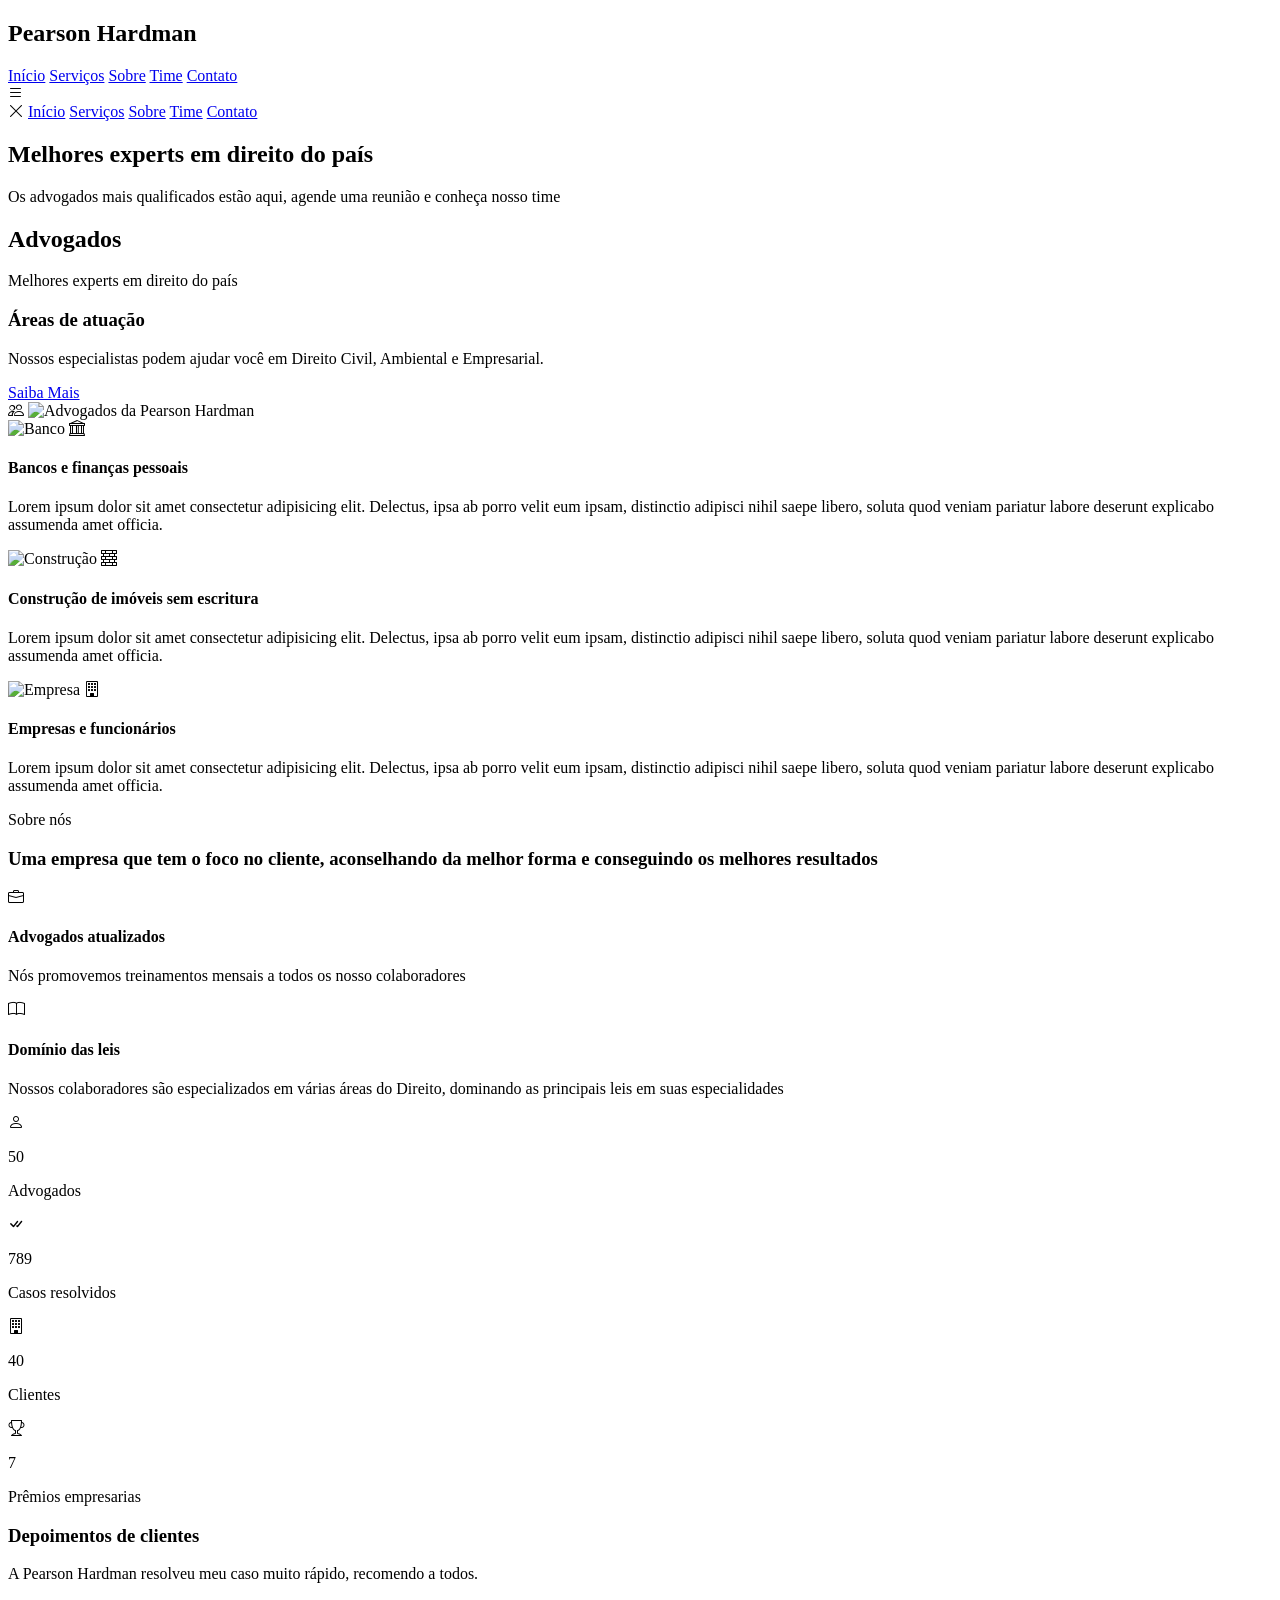
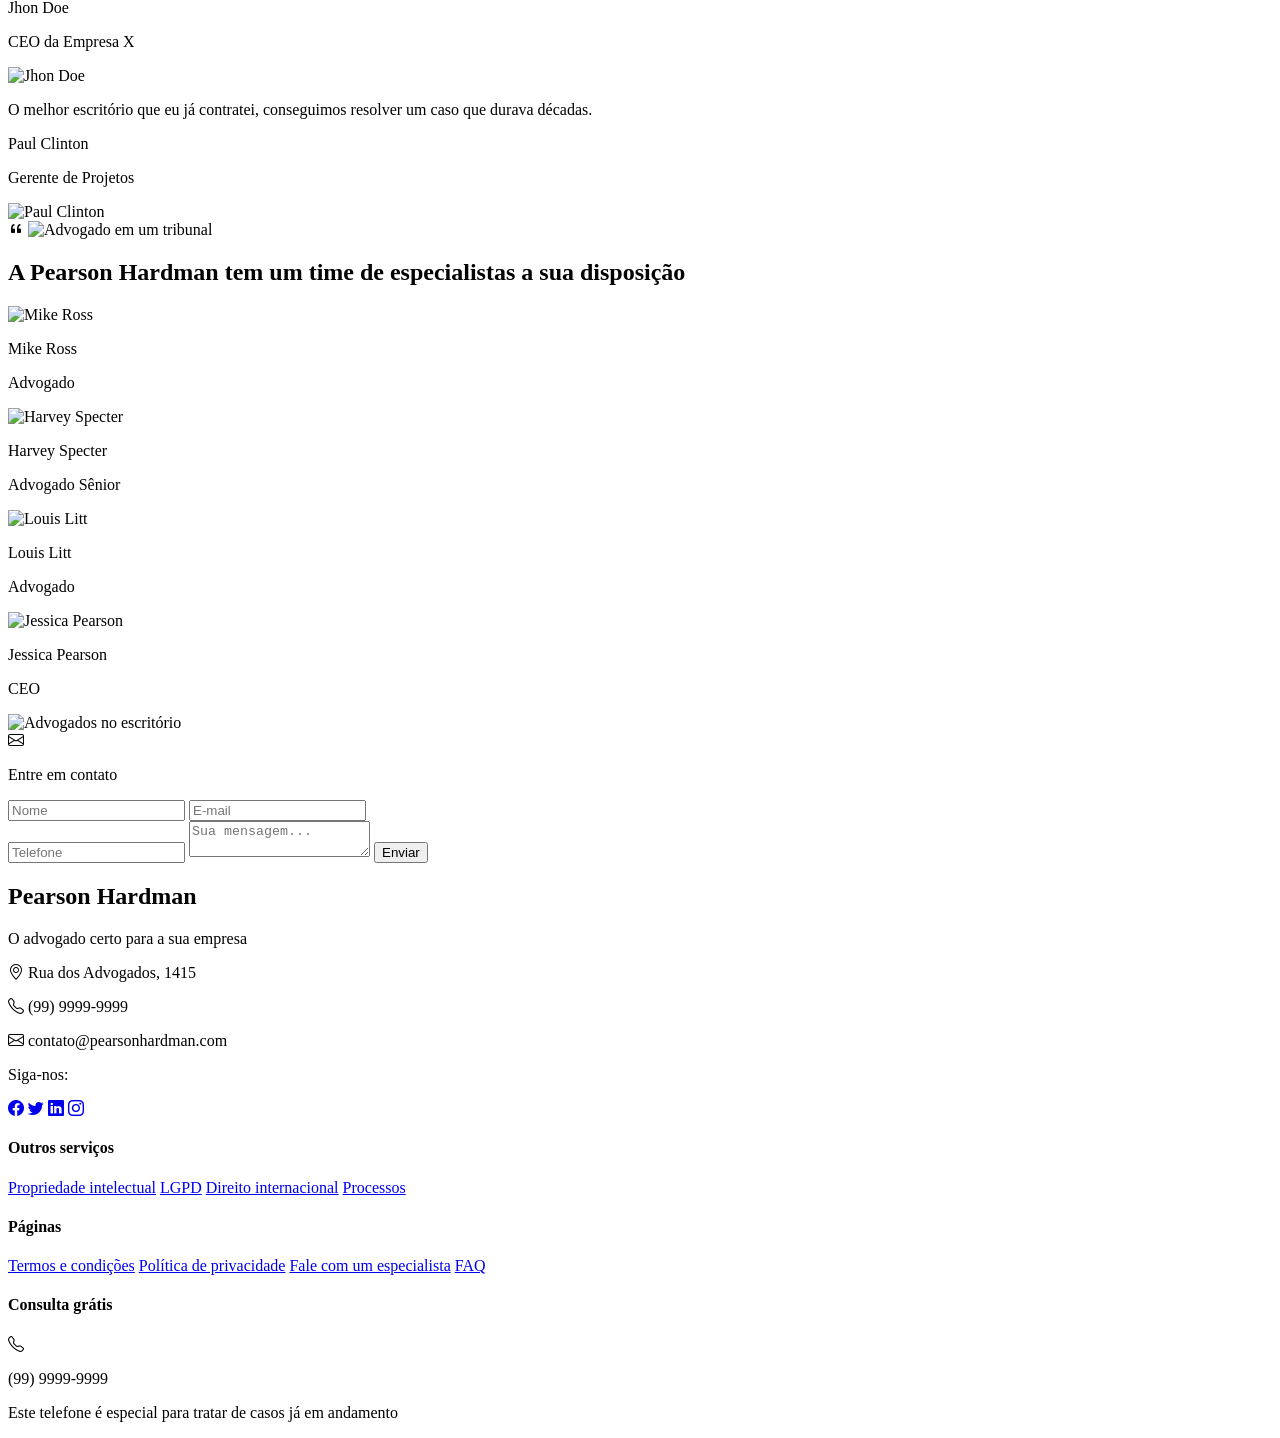
==== index.html @ 2029e276 "cinco index do pearson" ====
<!DOCTYPE html>
<html lang="en">
<head>
    <meta charset="UTF-8">
    <meta name="viewport" content="width=device-width, initial-scale=1.0">
    <title>Person Hardman</title>
    <link rel="stylesheet" href="./css/style.css">
    <!-- Google Fonts -->
        <link rel="preconnect" href="https://fonts.googleapis.com">
        <link rel="preconnect" href="https://fonts.gstatic.com" crossorigin>
        <link href="https://fonts.googleapis.com/css2?family=Lato:ital,wght@0,100;0,300;0,400;0,700;0,900;1,100;1,300;1,400;1,700;1,900&display=swap" rel="stylesheet">
    <!-- Bootstrap Icons  -->
        <link rel="stylesheet" href="https://cdn.jsdelivr.net/npm/bootstrap-icons@1.11.3/font/bootstrap-icons.min.css">
</head>
<body>
    <!-- Cabeçalho e Banner -->
    <header id="header">
        <div id="inner-header">
            <h2 id="brand">Pearson Hardman</h2>
            <nav id="navbar">
                <a href="#header">Início</a>
                <a href="#expertise-areas">Serviços</a>
                <a href="#about">Sobre</a>
                <a href="#team">Time</a>
                <a href="#contact">Contato</a>
            </nav>
            <!-- menu mobile -->
            <i class="bi bi-list" id="menu"></i>
            <nav id="navbar">
              <i class="bi bi-x-lg" id="close-menu"></i>
              <a href="#header">Início</a>
              <a href="#expertise-areas">Serviços</a>
              <a href="#about">Sobre</a>
              <a href="#team">Time</a>
              <a href="#contact">Contato</a>
            </nav>
        </div>
        <div class="banner active">
            <span class="square"></span>            
            <h2>Melhores experts em direito do país</h2>
            <p>Os advogados mais qualificados estão aqui, agende uma reunião e conheça nosso time
            </p>
        </div>
        <div class="banner">
            <span class="square"></span>            
            <h2>Advogados</h2>
            <p>Melhores experts em direito do país</p>
        </div>
        <div class="dots">
            <div class="dot active"></div>
            <div class="dot"></div>
            <div class="dot"></div>
        </div>
    </header>
    <!-- Áreas de atuação -->
    <main id="expertise-areas" class="text-image-section">
        <div id="expertise-information" class="text-container">
            <h3 class="section-title">Áreas de atuação</h3>
            <p class="section-subtitle">Nossos especialistas podem ajudar você em Direito Civil, Ambiental e Empresarial.</p>
            <a href="#" class="btn">Saiba Mais</a>
        </div>
        <div id="expertise-image-container" class="image-container">
            <i class="bi bi-people"></i>
            <img src="images/employees_banner.jpg" 
            alt="Advogados da Pearson Hardman">
        </div>
        <div id="other-services">
            <div class="service">
                <img src="images/bank.jpg" alt="Banco">
                <i class="bi bi-bank"></i>
                <div class="service-info">
                    <h4>Bancos e finanças pessoais</h4>
                    <p>Lorem ipsum dolor sit amet consectetur adipisicing elit. Delectus, ipsa ab porro velit eum ipsam, distinctio adipisci nihil saepe libero, soluta quod veniam pariatur labore deserunt explicabo assumenda amet officia.</p>
                </div>
            </div>
            <div class="service">
                <img src="images/construction.jpg" alt="Construção">
                <i class="bi bi-bricks"></i>
                <div class="service-info">
                    <h4>Construção de imóveis sem escritura</h4>
                    <p>Lorem ipsum dolor sit amet consectetur adipisicing elit. Delectus, ipsa ab porro velit eum ipsam, distinctio adipisci nihil saepe libero, soluta quod veniam pariatur labore deserunt explicabo assumenda amet officia.</p>
                </div>

            </div>            
            <div class="service">
                <img src="images/company.jpg" alt="Empresa">
                <i class="bi bi-building"></i>
                <div class="service-info">
                    <h4>Empresas e funcionários</h4>
                    <p>Lorem ipsum dolor sit amet consectetur adipisicing elit. Delectus, ipsa ab porro velit eum ipsam, distinctio adipisci nihil saepe libero, soluta quod veniam pariatur labore deserunt explicabo assumenda amet officia.</p>
                </div>

            </div>
           
        </div>

    </main>
    <!-- Seção Sobre nós -->
    <section id="about">
        <div id="about-text">
            <p class="section-title">Sobre nós</p>
            <h3 class="section-subtitle">
                Uma empresa que tem o foco no cliente, aconselhando da melhor forma e conseguindo os melhores resultados
            </h3>
            <div class="about-description">
                <i class="bi bi-briefcase"></i>
                <div>
                    <h4>Advogados atualizados</h4>
                    <p>Nós promovemos treinamentos mensais a todos os nosso colaboradores</p>
                </div>
            </div>
            <div class="about-description">
                <i class="bi bi-book"></i>
                <div>
                    <h4>Domínio das leis</h4>
                    <p>Nossos colaboradores são especializados em várias áreas do Direito, dominando as principais leis em suas especialidades</p>
                </div>
            </div>
        </div>
        <div id="about-data">
            <div class="data">
                <i class="bi bi-person"></i>
                <p class="number">50</p>
                <p class="text">Advogados</p>
            </div>
            <div class="data">
                <i class="bi bi-check-all"></i>
                <p class="number">789</p>
                <p class="text">Casos resolvidos</p>
            </div>
            <div class="data">
                <i class="bi bi-building"></i>
                <p class="number">40</p>
                <p class="text">Clientes</p>
            </div>
            <div class="data">
                <i class="bi bi-trophy"></i>
                <p class="number">7</p>
                <p class="text">Prêmios empresarias</p>
            </div>
        </div>
    </section>
    <!-- Depoimentos -->
     <section id="testimonial" class="text-image-section">
        <!-- 1ª esquerda -->
        <div id="testimonial-information" class="text-container">
            <h3 class="section-title">Depoimentos de clientes</h3>
            <p class="section-subtitle">
              A Pearson Hardman resolveu meu caso muito rápido, recomendo a todos.
            </p>
            <div class="author">
              <div class="author-info">
                <p class="author-name">Jhon Doe</p>
                <p class="author-job">CEO da Empresa X</p>
              </div>
              <img src="images/author_1.jpg" alt="Jhon Doe" />
            </div>
            <p class="section-subtitle">
              O melhor escritório que eu já contratei, conseguimos resolver um caso
              que durava décadas.
            </p>
            <div class="author">
              <div class="author-info">
                <p class="author-name">Paul Clinton</p>
                <p class="author-job">Gerente de Projetos</p>
              </div>
              <img src="images/author_2.jpg" alt="Paul Clinton" />
            </div>
        </div>
        <!-- 2ª direita -->
        <div id="testimonial-image-container" class="image-container">
            <i class="bi bi-quote"></i>
            <img src="images/court.jpg" alt="Advogado em um tribunal">
        </div>
     </section>
    <!-- Colaboradores -->
    <section id="team">
        <!-- <span class="square"></span> -->
        <h2>
          A <span>Pearson Hardman</span> tem um time de especialistas a sua
          disposição
        </h2>
        <div class="employees">
          <div class="employee">
            <img src="images/mike.jpg" alt="Mike Ross" />
            <p class="employee-name">Mike Ross</p>
            <p class="employee-role">Advogado</p>
          </div>
          <div class="employee">
            <img src="images/harvey.png" alt="Harvey Specter" />
            <p class="employee-name">Harvey Specter</p>
            <p class="employee-role">Advogado Sênior</p>
          </div>
          <div class="employee">
            <img src="images/louis.jpg" alt="Louis Litt" />
            <p class="employee-name">Louis Litt</p>
            <p class="employee-role">Advogado</p>
          </div>
          <div class="employee">
            <img src="images/jessica.jpg" alt="Jessica Pearson" />
            <p class="employee-name">Jessica Pearson</p>
            <p class="employee-role">CEO</p>
          </div>
        </div>
      </section>
    <!-- Contato -->
    <section id="contact" class="text-image-section">
        <div id="contact-image-container" class="image-container">
          <img src="images/office.jpg" alt="Advogados no escritório" />
        </div>
        <div id="contact-information" class="text-container">
          <i class="bi bi-envelope"></i>
          <p class="section-subtitle">Entre em contato</p>
          <form>
            <div class="form-control">
              <input type="text" name="name" id="name" placeholder="Nome" />
              <input type="email" name="email" id="email" placeholder="E-mail" />
            </div>
            <input type="text" name="phone" id="phone" placeholder="Telefone" />
            <textarea
              name="message"
              id="message"
              placeholder="Sua mensagem..."
            ></textarea>
            <input type="submit" value="Enviar" class="btn" />
          </form>
        </div>
      </section>
      <!-- Rodapé -->
      <footer id="footer">
        <div class="contact-info">
          <div class="footer-brand">
            <h2>Pearson Hardman</h2>
            <p>O advogado certo para a sua empresa</p>
          </div>
          <p><i class="bi bi-geo-alt"></i> Rua dos Advogados, 1415</p>
          <p><i class="bi bi-telephone"></i> (99) 9999-9999</p>
          <p><i class="bi bi-envelope"></i> contato@pearsonhardman.com</p>
          <div class="social-networks">
            <p>Siga-nos:</p>
            <div class="networks">
              <a href="#"><i class="bi bi-facebook"></i></a>
              <a href="#"><i class="bi bi-twitter"></i></a>
              <a href="#"><i class="bi bi-linkedin"></i></a>
              <a href="#"><i class="bi bi-instagram"></i></a>
            </div>
          </div>
        </div>
        <div class="links-container">
          <h4>Outros serviços</h4>
          <nav>
            <a href="#">Propriedade intelectual</a>
            <a href="#">LGPD</a>
            <a href="#">Direito internacional</a>
            <a href="#">Processos</a>
          </nav>
        </div>
        <div class="links-container">
          <h4>Páginas</h4>
          <nav>
            <a href="#">Termos e condições</a>
            <a href="#">Política de privacidade</a>
            <a href="#">Fale com um especialista</a>
            <a href="#">FAQ</a>
          </nav>
        </div>
        <div class="links-container">
          <h4>Consulta grátis</h4>
          <div class="phone-number">
            <i class="bi bi-telephone"></i>
            <p>(99) 9999-9999</p>
          </div>
          <p class="phone-info">
            Este telefone é especial para tratar de casos já em andamento
          </p>
        </div>
      </footer>           
</body>
</html>
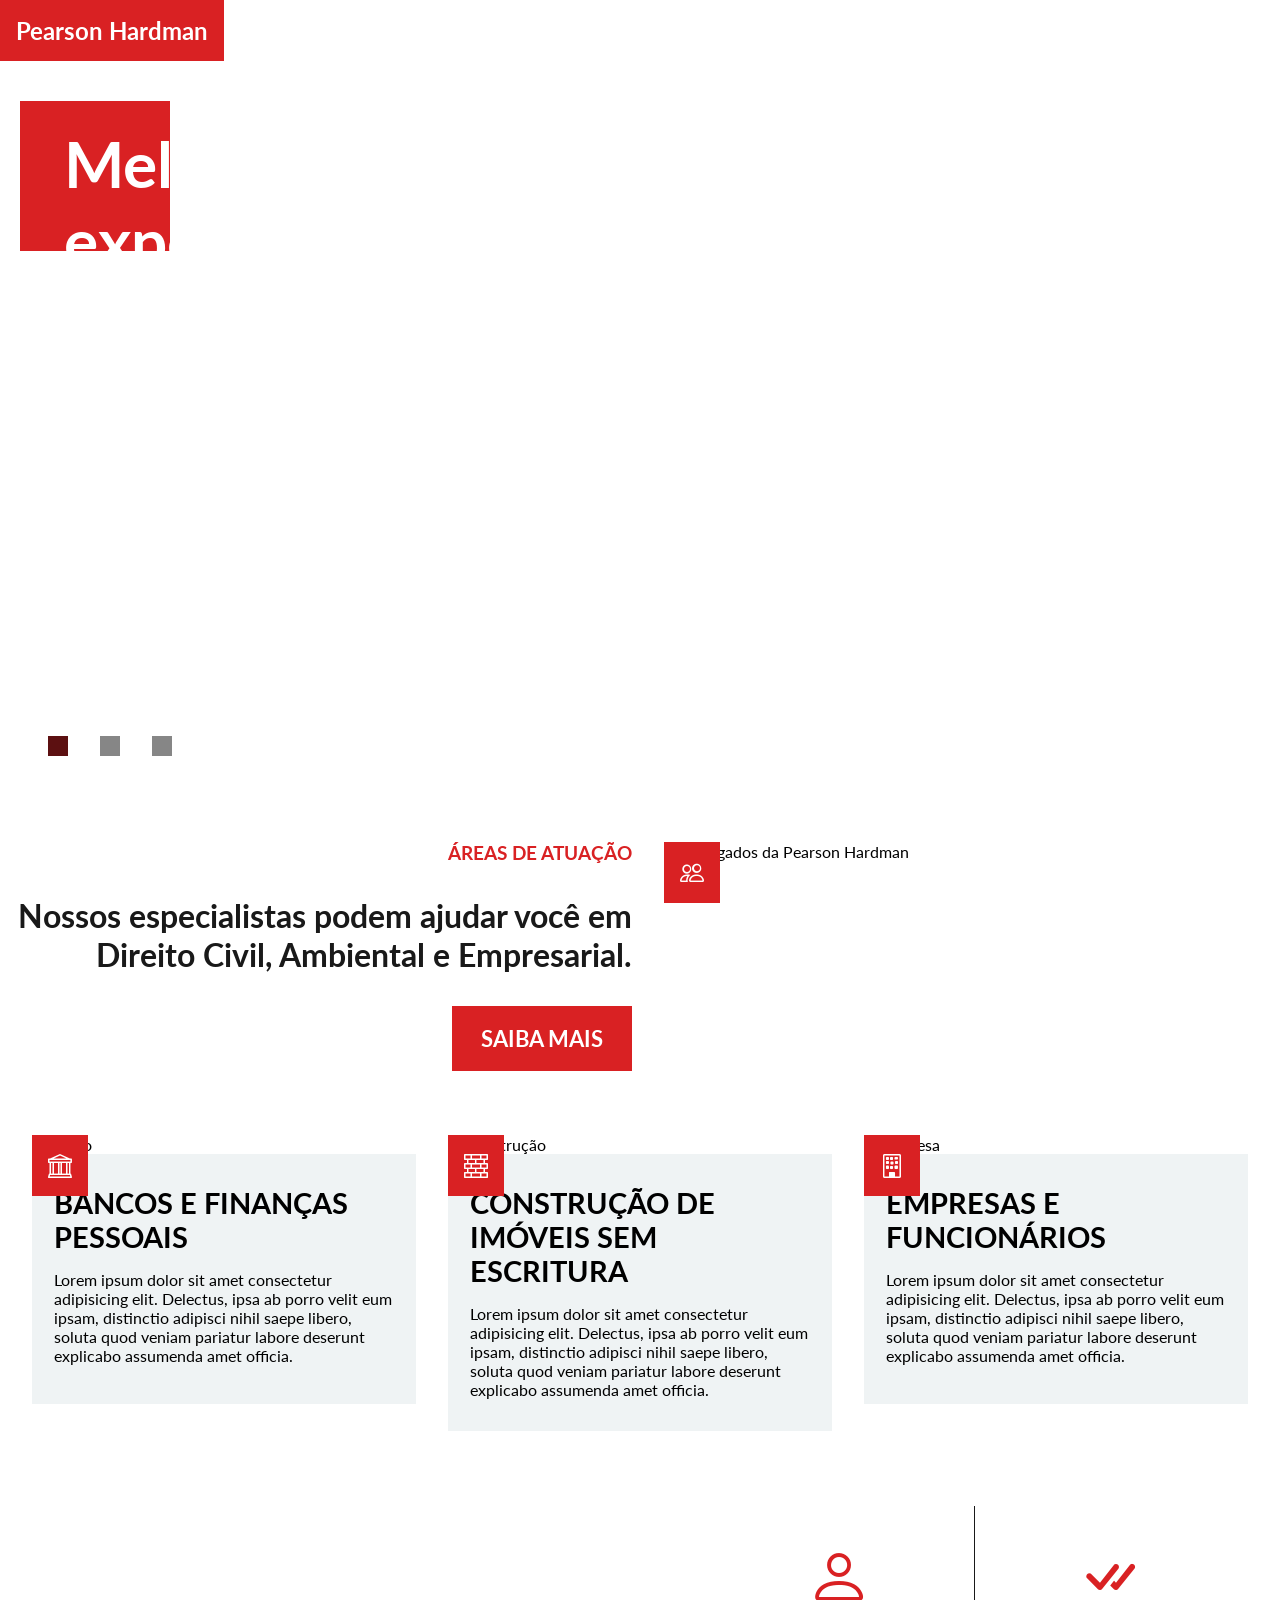
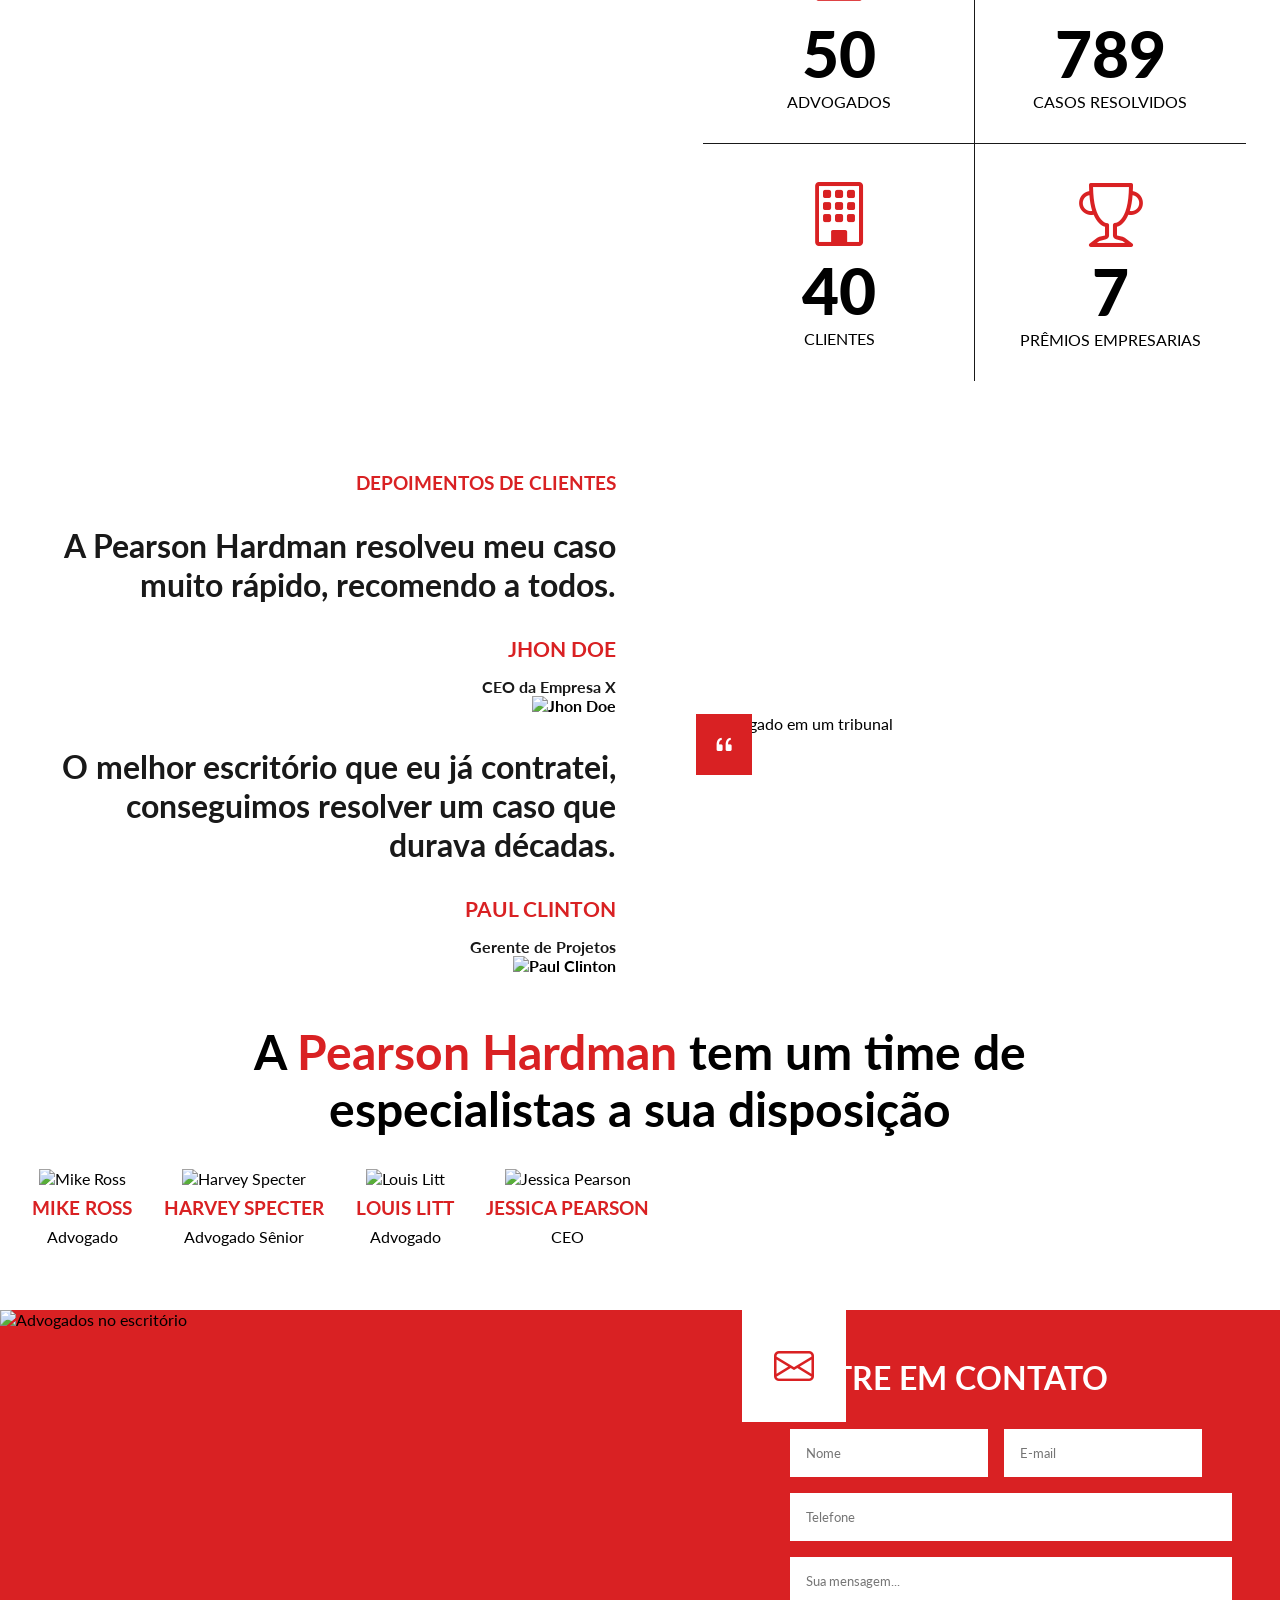
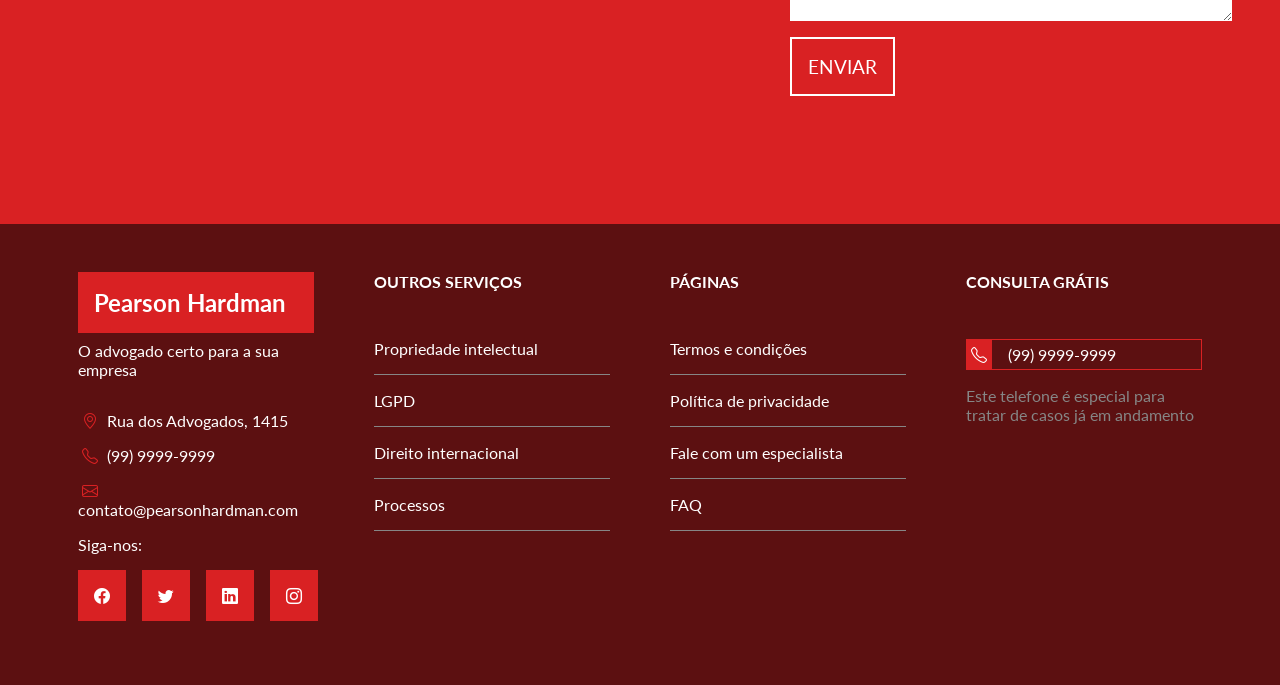
==== commit 1de731f0: "Atualizando o codigo para melhor" ====
--- a/index.html
+++ b/index.html
@@ -1,279 +1,301 @@
 <!DOCTYPE html>
 <html lang="en">
-<head>
-    <meta charset="UTF-8">
-    <meta name="viewport" content="width=device-width, initial-scale=1.0">
-    <title>Person Hardman</title>
-    <link rel="stylesheet" href="./css/style.css">
-    <!-- Google Fonts -->
-        <link rel="preconnect" href="https://fonts.googleapis.com">
-        <link rel="preconnect" href="https://fonts.gstatic.com" crossorigin>
-        <link href="https://fonts.googleapis.com/css2?family=Lato:ital,wght@0,100;0,300;0,400;0,700;0,900;1,100;1,300;1,400;1,700;1,900&display=swap" rel="stylesheet">
+  <head>
+    <meta charset="UTF-8" />
+    <meta name="viewport" content="width=device-width, initial-scale=1.0" />
+    <title>Pearson Hardman</title>
+    <link rel="stylesheet" href="./css/style.css" />
+    <!--  Google Fonts -->
+    <link rel="preconnect" href="https://fonts.googleapis.com" />
+    <link rel="preconnect" href="https://fonts.gstatic.com" crossorigin />
+    <link
+      href="https://fonts.googleapis.com/css2?family=Lato:ital,wght@0,100;0,300;0,400;0,700;0,900;1,100;1,300;1,400;1,700;1,900&display=swap"
+      rel="stylesheet"
+    />
     <!-- Bootstrap Icons  -->
-        <link rel="stylesheet" href="https://cdn.jsdelivr.net/npm/bootstrap-icons@1.11.3/font/bootstrap-icons.min.css">
-</head>
-<body>
+    <link
+      rel="stylesheet"
+      href="https://cdn.jsdelivr.net/npm/bootstrap-icons@1.11.3/font/bootstrap-icons.min.css"
+    />
+    <script src="./js/scripts.js" defer></script>
+  </head>
+  <body>
     <!-- Cabeçalho e Banner -->
     <header id="header">
-        <div id="inner-header">
-            <h2 id="brand">Pearson Hardman</h2>
-            <nav id="navbar">
-                <a href="#header">Início</a>
-                <a href="#expertise-areas">Serviços</a>
-                <a href="#about">Sobre</a>
-                <a href="#team">Time</a>
-                <a href="#contact">Contato</a>
-            </nav>
-            <!-- menu mobile -->
-            <i class="bi bi-list" id="menu"></i>
-            <nav id="navbar">
-              <i class="bi bi-x-lg" id="close-menu"></i>
-              <a href="#header">Início</a>
-              <a href="#expertise-areas">Serviços</a>
-              <a href="#about">Sobre</a>
-              <a href="#team">Time</a>
-              <a href="#contact">Contato</a>
-            </nav>
-        </div>
-        <div class="banner active">
-            <span class="square"></span>            
-            <h2>Melhores experts em direito do país</h2>
-            <p>Os advogados mais qualificados estão aqui, agende uma reunião e conheça nosso time
-            </p>
-        </div>
-        <div class="banner">
-            <span class="square"></span>            
-            <h2>Advogados</h2>
-            <p>Melhores experts em direito do país</p>
-        </div>
-        <div class="dots">
-            <div class="dot active"></div>
-            <div class="dot"></div>
-            <div class="dot"></div>
-        </div>
+      <div id="inner-header">
+        <h2 id="brand">Pearson Hardman</h2>
+        <nav id="navbar">
+          <a href="index.html">Início</a>
+          <a href="servicos.html">Serviços</a>
+          <a href="sobre.html">Sobre</a>
+          <a href="time.html">Time</a>
+          <a href="contato.html">Contato</a>
+        </nav>
+
+        <!-- Menu Mobile -->
+        <i class="bi bi-list" id="menu"></i>
+        <nav id="mobile-navbar">
+          <!-- <nav id="mobile-navbar" class="menu-active"> -->
+          <i class="bi bi-x-lg" id="close-menu"></i>
+          <a href="index.html">Início</a>
+          <a href="servicos.html">Serviços</a>
+          <a href="sobre.html">Sobre</a>
+          <a href="time.html">Time</a>
+          <a href="contato.html">Contato</a>
+        </nav>
+      </div>
+      <div class="banner active">
+        <span class="square"></span>
+        <h2>Melhores experts em direito do país</h2>
+        <p>
+          Os advogados mais qualificados estão aqui, agende uma reunião e
+          conheça nosso time
+        </p>
+      </div>
+
+      <div class="banner">
+        <span class="square"></span>
+        <h2>Conheça o nosso time</h2>
+        <p>
+          Veja as especialidades dos nossos advogados, e entenda como eles podem
+          lhe ajudar
+        </p>
+      </div>
+      <div class="banner">
+        <span class="square"></span>
+        <h2>Os nossos resultados</h2>
+        <p>
+          Confira as nossas métricas e conheça os resultados que já obtivemos
+        </p>
+      </div>
+      <div class="dots">
+        <div class="dot active"></div>
+        <div class="dot"></div>
+        <div class="dot"></div>
+      </div>
     </header>
-    <!-- Áreas de atuação -->
-    <main id="expertise-areas" class="text-image-section">
-        <div id="expertise-information" class="text-container">
-            <h3 class="section-title">Áreas de atuação</h3>
-            <p class="section-subtitle">Nossos especialistas podem ajudar você em Direito Civil, Ambiental e Empresarial.</p>
-            <a href="#" class="btn">Saiba Mais</a>
-        </div>
-        <div id="expertise-image-container" class="image-container">
-            <i class="bi bi-people"></i>
-            <img src="images/employees_banner.jpg" 
-            alt="Advogados da Pearson Hardman">
-        </div>
-        <div id="other-services">
-            <div class="service">
-                <img src="images/bank.jpg" alt="Banco">
-                <i class="bi bi-bank"></i>
-                <div class="service-info">
-                    <h4>Bancos e finanças pessoais</h4>
-                    <p>Lorem ipsum dolor sit amet consectetur adipisicing elit. Delectus, ipsa ab porro velit eum ipsam, distinctio adipisci nihil saepe libero, soluta quod veniam pariatur labore deserunt explicabo assumenda amet officia.</p>
-                </div>
+     <!-- Áreas de atuação -->
+     <main id="expertise-areas" class="text-image-section">
+      <div id="expertise-information" class="text-container">
+          <h3 class="section-title">Áreas de atuação</h3>
+          <p class="section-subtitle">Nossos especialistas podem ajudar você em Direito Civil, Ambiental e Empresarial.</p>
+          <a href="#" class="btn">Saiba Mais</a>
+      </div>
+      <div id="expertise-image-container" class="image-container">
+          <i class="bi bi-people"></i>
+          <img src="images/employees_banner.jpg" 
+          alt="Advogados da Pearson Hardman">
+      </div>
+      <div id="other-services">
+          <div class="service">
+              <img src="images/bank.jpg" alt="Banco">
+              <i class="bi bi-bank"></i>
+              <div class="service-info">
+                  <h4>Bancos e finanças pessoais</h4>
+                  <p>Lorem ipsum dolor sit amet consectetur adipisicing elit. Delectus, ipsa ab porro velit eum ipsam, distinctio adipisci nihil saepe libero, soluta quod veniam pariatur labore deserunt explicabo assumenda amet officia.</p>
+              </div>
+          </div>
+          <div class="service">
+              <img src="images/construction.jpg" alt="Construção">
+              <i class="bi bi-bricks"></i>
+              <div class="service-info">
+                  <h4>Construção de imóveis sem escritura</h4>
+                  <p>Lorem ipsum dolor sit amet consectetur adipisicing elit. Delectus, ipsa ab porro velit eum ipsam, distinctio adipisci nihil saepe libero, soluta quod veniam pariatur labore deserunt explicabo assumenda amet officia.</p>
+              </div>
+
+          </div>            
+          <div class="service">
+              <img src="images/company.jpg" alt="Empresa">
+              <i class="bi bi-building"></i>
+              <div class="service-info">
+                  <h4>Empresas e funcionários</h4>
+                  <p>Lorem ipsum dolor sit amet consectetur adipisicing elit. Delectus, ipsa ab porro velit eum ipsam, distinctio adipisci nihil saepe libero, soluta quod veniam pariatur labore deserunt explicabo assumenda amet officia.</p>
+              </div>
+
+          </div>
+         
+      </div>
+
+  </main>
+  <!-- Seção Sobre nós -->
+  <section id="about">
+      <div id="about-text">
+          <p class="section-title">Sobre nós</p>
+          <h3 class="section-subtitle">
+              Uma empresa que tem o foco no cliente, aconselhando da melhor forma e conseguindo os melhores resultados
+          </h3>
+          <div class="about-description">
+              <i class="bi bi-briefcase"></i>
+              <div>
+                  <h4>Advogados atualizados</h4>
+                  <p>Nós promovemos treinamentos mensais a todos os nosso colaboradores</p>
+              </div>
+          </div>
+          <div class="about-description">
+              <i class="bi bi-book"></i>
+              <div>
+                  <h4>Domínio das leis</h4>
+                  <p>Nossos colaboradores são especializados em várias áreas do Direito, dominando as principais leis em suas especialidades</p>
+              </div>
+          </div>
+      </div>
+      <div id="about-data">
+          <div class="data">
+              <i class="bi bi-person"></i>
+              <p class="number">50</p>
+              <p class="text">Advogados</p>
+          </div>
+          <div class="data">
+              <i class="bi bi-check-all"></i>
+              <p class="number">789</p>
+              <p class="text">Casos resolvidos</p>
+          </div>
+          <div class="data">
+              <i class="bi bi-building"></i>
+              <p class="number">40</p>
+              <p class="text">Clientes</p>
+          </div>
+          <div class="data">
+              <i class="bi bi-trophy"></i>
+              <p class="number">7</p>
+              <p class="text">Prêmios empresarias</p>
+          </div>
+      </div>
+  </section>
+  <!-- Depoimentos -->
+   <section id="testimonial" class="text-image-section">
+      <!-- 1ª esquerda -->
+      <div id="testimonial-information" class="text-container">
+          <h3 class="section-title">Depoimentos de clientes</h3>
+          <p class="section-subtitle">
+            A Pearson Hardman resolveu meu caso muito rápido, recomendo a todos.
+          </p>
+          <div class="author">
+            <div class="author-info">
+              <p class="author-name">Jhon Doe</p>
+              <p class="author-job">CEO da Empresa X</p>
             </div>
-            <div class="service">
-                <img src="images/construction.jpg" alt="Construção">
-                <i class="bi bi-bricks"></i>
-                <div class="service-info">
-                    <h4>Construção de imóveis sem escritura</h4>
-                    <p>Lorem ipsum dolor sit amet consectetur adipisicing elit. Delectus, ipsa ab porro velit eum ipsam, distinctio adipisci nihil saepe libero, soluta quod veniam pariatur labore deserunt explicabo assumenda amet officia.</p>
-                </div>
-
-            </div>            
-            <div class="service">
-                <img src="images/company.jpg" alt="Empresa">
-                <i class="bi bi-building"></i>
-                <div class="service-info">
-                    <h4>Empresas e funcionários</h4>
-                    <p>Lorem ipsum dolor sit amet consectetur adipisicing elit. Delectus, ipsa ab porro velit eum ipsam, distinctio adipisci nihil saepe libero, soluta quod veniam pariatur labore deserunt explicabo assumenda amet officia.</p>
-                </div>
-
+            <img src="images/author_1.jpg" alt="Jhon Doe" />
+          </div>
+          <p class="section-subtitle">
+            O melhor escritório que eu já contratei, conseguimos resolver um caso
+            que durava décadas.
+          </p>
+          <div class="author">
+            <div class="author-info">
+              <p class="author-name">Paul Clinton</p>
+              <p class="author-job">Gerente de Projetos</p>
             </div>
-           
-        </div>
-
-    </main>
-    <!-- Seção Sobre nós -->
-    <section id="about">
-        <div id="about-text">
-            <p class="section-title">Sobre nós</p>
-            <h3 class="section-subtitle">
-                Uma empresa que tem o foco no cliente, aconselhando da melhor forma e conseguindo os melhores resultados
-            </h3>
-            <div class="about-description">
-                <i class="bi bi-briefcase"></i>
-                <div>
-                    <h4>Advogados atualizados</h4>
-                    <p>Nós promovemos treinamentos mensais a todos os nosso colaboradores</p>
-                </div>
-            </div>
-            <div class="about-description">
-                <i class="bi bi-book"></i>
-                <div>
-                    <h4>Domínio das leis</h4>
-                    <p>Nossos colaboradores são especializados em várias áreas do Direito, dominando as principais leis em suas especialidades</p>
-                </div>
-            </div>
-        </div>
-        <div id="about-data">
-            <div class="data">
-                <i class="bi bi-person"></i>
-                <p class="number">50</p>
-                <p class="text">Advogados</p>
-            </div>
-            <div class="data">
-                <i class="bi bi-check-all"></i>
-                <p class="number">789</p>
-                <p class="text">Casos resolvidos</p>
-            </div>
-            <div class="data">
-                <i class="bi bi-building"></i>
-                <p class="number">40</p>
-                <p class="text">Clientes</p>
-            </div>
-            <div class="data">
-                <i class="bi bi-trophy"></i>
-                <p class="number">7</p>
-                <p class="text">Prêmios empresarias</p>
-            </div>
-        </div>
+            <img src="images/author_2.jpg" alt="Paul Clinton" />
+          </div>
+      </div>
+      <!-- 2ª direita -->
+      <div id="testimonial-image-container" class="image-container">
+          <i class="bi bi-quote"></i>
+          <img src="images/court.jpg" alt="Advogado em um tribunal">
+      </div>
+   </section>
+  <!-- Colaboradores -->
+  <section id="team">
+      <!-- <span class="square"></span> -->
+      <h2>
+        A <span>Pearson Hardman</span> tem um time de especialistas a sua
+        disposição
+      </h2>
+      <div class="employees">
+        <div class="employee">
+          <img src="images/mike.jpg" alt="Mike Ross" />
+          <p class="employee-name">Mike Ross</p>
+          <p class="employee-role">Advogado</p>
+        </div>
+        <div class="employee">
+          <img src="images/harvey.png" alt="Harvey Specter" />
+          <p class="employee-name">Harvey Specter</p>
+          <p class="employee-role">Advogado Sênior</p>
+        </div>
+        <div class="employee">
+          <img src="images/louis.jpg" alt="Louis Litt" />
+          <p class="employee-name">Louis Litt</p>
+          <p class="employee-role">Advogado</p>
+        </div>
+        <div class="employee">
+          <img src="images/jessica.jpg" alt="Jessica Pearson" />
+          <p class="employee-name">Jessica Pearson</p>
+          <p class="employee-role">CEO</p>
+        </div>
+      </div>
     </section>
-    <!-- Depoimentos -->
-     <section id="testimonial" class="text-image-section">
-        <!-- 1ª esquerda -->
-        <div id="testimonial-information" class="text-container">
-            <h3 class="section-title">Depoimentos de clientes</h3>
-            <p class="section-subtitle">
-              A Pearson Hardman resolveu meu caso muito rápido, recomendo a todos.
-            </p>
-            <div class="author">
-              <div class="author-info">
-                <p class="author-name">Jhon Doe</p>
-                <p class="author-job">CEO da Empresa X</p>
-              </div>
-              <img src="images/author_1.jpg" alt="Jhon Doe" />
-            </div>
-            <p class="section-subtitle">
-              O melhor escritório que eu já contratei, conseguimos resolver um caso
-              que durava décadas.
-            </p>
-            <div class="author">
-              <div class="author-info">
-                <p class="author-name">Paul Clinton</p>
-                <p class="author-job">Gerente de Projetos</p>
-              </div>
-              <img src="images/author_2.jpg" alt="Paul Clinton" />
-            </div>
-        </div>
-        <!-- 2ª direita -->
-        <div id="testimonial-image-container" class="image-container">
-            <i class="bi bi-quote"></i>
-            <img src="images/court.jpg" alt="Advogado em um tribunal">
-        </div>
-     </section>
-    <!-- Colaboradores -->
-    <section id="team">
-        <!-- <span class="square"></span> -->
-        <h2>
-          A <span>Pearson Hardman</span> tem um time de especialistas a sua
-          disposição
-        </h2>
-        <div class="employees">
-          <div class="employee">
-            <img src="images/mike.jpg" alt="Mike Ross" />
-            <p class="employee-name">Mike Ross</p>
-            <p class="employee-role">Advogado</p>
-          </div>
-          <div class="employee">
-            <img src="images/harvey.png" alt="Harvey Specter" />
-            <p class="employee-name">Harvey Specter</p>
-            <p class="employee-role">Advogado Sênior</p>
-          </div>
-          <div class="employee">
-            <img src="images/louis.jpg" alt="Louis Litt" />
-            <p class="employee-name">Louis Litt</p>
-            <p class="employee-role">Advogado</p>
-          </div>
-          <div class="employee">
-            <img src="images/jessica.jpg" alt="Jessica Pearson" />
-            <p class="employee-name">Jessica Pearson</p>
-            <p class="employee-role">CEO</p>
-          </div>
-        </div>
-      </section>
-    <!-- Contato -->
-    <section id="contact" class="text-image-section">
-        <div id="contact-image-container" class="image-container">
-          <img src="images/office.jpg" alt="Advogados no escritório" />
-        </div>
-        <div id="contact-information" class="text-container">
-          <i class="bi bi-envelope"></i>
-          <p class="section-subtitle">Entre em contato</p>
-          <form>
-            <div class="form-control">
-              <input type="text" name="name" id="name" placeholder="Nome" />
-              <input type="email" name="email" id="email" placeholder="E-mail" />
-            </div>
-            <input type="text" name="phone" id="phone" placeholder="Telefone" />
-            <textarea
-              name="message"
-              id="message"
-              placeholder="Sua mensagem..."
-            ></textarea>
-            <input type="submit" value="Enviar" class="btn" />
-          </form>
-        </div>
-      </section>
-      <!-- Rodapé -->
-      <footer id="footer">
-        <div class="contact-info">
-          <div class="footer-brand">
-            <h2>Pearson Hardman</h2>
-            <p>O advogado certo para a sua empresa</p>
-          </div>
-          <p><i class="bi bi-geo-alt"></i> Rua dos Advogados, 1415</p>
-          <p><i class="bi bi-telephone"></i> (99) 9999-9999</p>
-          <p><i class="bi bi-envelope"></i> contato@pearsonhardman.com</p>
-          <div class="social-networks">
-            <p>Siga-nos:</p>
-            <div class="networks">
-              <a href="#"><i class="bi bi-facebook"></i></a>
-              <a href="#"><i class="bi bi-twitter"></i></a>
-              <a href="#"><i class="bi bi-linkedin"></i></a>
-              <a href="#"><i class="bi bi-instagram"></i></a>
-            </div>
-          </div>
-        </div>
-        <div class="links-container">
-          <h4>Outros serviços</h4>
-          <nav>
-            <a href="#">Propriedade intelectual</a>
-            <a href="#">LGPD</a>
-            <a href="#">Direito internacional</a>
-            <a href="#">Processos</a>
-          </nav>
-        </div>
-        <div class="links-container">
-          <h4>Páginas</h4>
-          <nav>
-            <a href="#">Termos e condições</a>
-            <a href="#">Política de privacidade</a>
-            <a href="#">Fale com um especialista</a>
-            <a href="#">FAQ</a>
-          </nav>
-        </div>
-        <div class="links-container">
-          <h4>Consulta grátis</h4>
-          <div class="phone-number">
-            <i class="bi bi-telephone"></i>
-            <p>(99) 9999-9999</p>
-          </div>
-          <p class="phone-info">
-            Este telefone é especial para tratar de casos já em andamento
-          </p>
-        </div>
-      </footer>           
-</body>
+  <!-- Contato -->
+  <section id="contact" class="text-image-section">
+      <div id="contact-image-container" class="image-container">
+        <img src="images/office.jpg" alt="Advogados no escritório" />
+      </div>
+      <div id="contact-information" class="text-container">
+        <i class="bi bi-envelope"></i>
+        <p class="section-subtitle">Entre em contato</p>
+        <form>
+          <div class="form-control">
+            <input type="text" name="name" id="name" placeholder="Nome" />
+            <input type="email" name="email" id="email" placeholder="E-mail" />
+          </div>
+          <input type="text" name="phone" id="phone" placeholder="Telefone" />
+          <textarea
+            name="message"
+            id="message"
+            placeholder="Sua mensagem..."
+          ></textarea>
+          <input type="submit" value="Enviar" class="btn" />
+        </form>
+      </div>
+    </section>
+    <!-- Rodapé -->
+    <footer id="footer">
+      <div class="contact-info">
+        <div class="footer-brand">
+          <h2>Pearson Hardman</h2>
+          <p>O advogado certo para a sua empresa</p>
+        </div>
+        <p><i class="bi bi-geo-alt"></i> Rua dos Advogados, 1415</p>
+        <p><i class="bi bi-telephone"></i> (99) 9999-9999</p>
+        <p><i class="bi bi-envelope"></i> contato@pearsonhardman.com</p>
+        <div class="social-networks">
+          <p>Siga-nos:</p>
+          <div class="networks">
+            <a href="#"><i class="bi bi-facebook"></i></a>
+            <a href="#"><i class="bi bi-twitter"></i></a>
+            <a href="#"><i class="bi bi-linkedin"></i></a>
+            <a href="#"><i class="bi bi-instagram"></i></a>
+          </div>
+        </div>
+      </div>
+      <div class="links-container">
+        <h4>Outros serviços</h4>
+        <nav>
+          <a href="#">Propriedade intelectual</a>
+          <a href="#">LGPD</a>
+          <a href="#">Direito internacional</a>
+          <a href="#">Processos</a>
+        </nav>
+      </div>
+      <div class="links-container">
+        <h4>Páginas</h4>
+        <nav>
+          <a href="#">Termos e condições</a>
+          <a href="#">Política de privacidade</a>
+          <a href="#">Fale com um especialista</a>
+          <a href="#">FAQ</a>
+        </nav>
+      </div>
+      <div class="links-container">
+        <h4>Consulta grátis</h4>
+        <div class="phone-number">
+          <i class="bi bi-telephone"></i>
+          <p>(99) 9999-9999</p>
+        </div>
+        <p class="phone-info">
+          Este telefone é especial para tratar de casos já em andamento
+        </p>
+      </div>
+    </footer>
+  </body>
 </html>
--- a/css/style.css
+++ b/css/style.css
@@ -0,0 +1,647 @@
+:root {
+    --main-color:#d92123;
+    --primary-text-color:#fff;
+    --secondary-text-color:#191919;
+    --secondary-color:#868686;
+    --tertiary-color:#eff3f4;
+    --secondary-bg-color:#5c1011;
+}
+
+* {
+    font-family: "Lato";
+    padding: 0;
+    margin: 0;
+    box-sizing: border-box;
+}
+
+a {
+    text-decoration: none;
+}
+
+img {
+    width: 100%;
+}
+
+i {
+    background-color: var(--main-color);
+    color: var(--primary-text-color);
+    font-size: 1.5rem;
+    padding: 1rem;
+}
+
+/* id */
+#header{
+    min-height: 90vh;
+    background-image: url("../images/main_banner4.png");
+    background-size: cover;
+    background-position: center;
+    color: var(--primary-text-color);
+    margin-bottom: 2rem;
+}
+
+#inner-header{
+    /* padrão linha */
+    display: flex;
+    /* alinhamento é horizontal, eixo x */
+    justify-content: space-between;
+    /* alinhamento vertical, eixo y */
+    align-items: center;
+}
+
+#brand {
+    background-color: var(--main-color);
+    padding: 1rem;
+}
+
+#navbar {
+    display: flex;
+    gap: 2rem;
+    text-transform: uppercase;
+    margin-right: 2rem;
+}
+
+#navbar a {
+    color: var(--primary-text-color);
+    font-weight: bold;
+    padding: 1rem;
+}
+
+.banner.active{
+    opacity: 1; /* banner ativo é mostrado */
+}
+
+.banner{
+    max-width: 45%;
+    opacity: 0;
+    padding: 4rem;
+    position: absolute;
+}
+
+.banner h2{
+    font-size: 4rem;
+    margin-bottom: 1.2rem;
+    position: relative;
+    z-index:2;
+}
+
+.banner p{
+    font-size: 1.5rem;
+    z-index: 2;
+    position: relative;
+}
+
+.square{
+    display:block;
+    width: 150px;
+    height: 150px;
+    background-color: var(--main-color);
+    position: absolute;
+    left: 20px;
+    top: 40px;
+    z-index:0;
+}
+
+.dots{
+    display:flex;
+    gap:2rem;
+    position: absolute;
+    bottom: 9rem;
+    left:3rem;
+}
+
+.dot{
+    width: 20px;
+    height: 20px;
+    background-color: var(--secondary-color);
+}
+
+.dot.active{
+    background-color: var(--secondary-bg-color);
+}
+
+/* Áreas de atuação */
+.text-image-section{
+    display: flex;
+    flex-wrap: wrap;
+    gap: 2rem;
+}
+.text-container{
+    display: flex;
+    flex: 2 1 0;
+    gap:2rem;
+    flex-direction: column;
+    justify-content: center;
+    text-align: right;
+    font-weight: bold;
+}
+.image-container{
+    flex: 1 1 300px;
+    position:relative;
+}
+.image-container i{
+    position: absolute;
+}
+.section-title{
+    color: var(--main-color);
+    text-transform: uppercase;
+}
+.section-subtitle{
+    color: var(--secondary-text-color);
+    font-size: 2rem;
+}
+.btn{
+    padding: 1.2rem 1.8rem;
+    text-transform: uppercase;
+    font-size: 1.4rem;
+    background-color: var(--main-color);
+    color: var(--primary-text-color);
+    align-self: end;
+}
+
+#other-services{
+    width: 100%;
+    display: flex;
+    gap:2rem;
+    padding: 2rem;
+}
+
+.service{
+    position: relative;
+}
+
+.service i{
+    position: absolute;
+    left:0;
+    top:0;
+}
+
+.service-info{
+    background-color: var(--tertiary-color);
+    padding: 2rem 1.4rem;
+    min-height: 250px;
+}
+
+.service h4{
+    font-size: 1.8rem;
+    margin-bottom: 1rem;
+    text-transform: uppercase;
+}
+
+/* Section about - Sobre nós */
+#about{
+    display: flex;
+    flex-wrap: wrap;
+    align-items: center;
+    gap: 2rem;
+}
+#about-text{
+    background-image: url("../images/pattern.png");
+    background-size: cover;
+    background-position: center;
+    color: var(--primary-text-color);
+    display: flex;
+    flex: 1 1 0;
+    /* flex: grow shrink basis */
+    /* grow - define quanto o elemento cresce em relação aos outros */
+    /* shrink - define quanto ele encolhe quando não há espaço */
+    /* basis - define o tamanho inicial do elemento antes de aplicar o crescimento e encolhimento */
+    flex-direction: column;
+    justify-content: center;
+    gap: 2rem;
+    padding: 4rem 3rem;
+
+}
+
+#about-text .section-subtitle,
+#about-text .section-title{
+    color: var(--primary-text-color)
+}
+
+#about-text i {
+    background-color: transparent;
+}
+
+.about-description{
+    display: flex;
+    align-items: center;
+}
+
+.about-description h4 {
+    font-size: 1.4rem;
+    margin-bottom: 1rem;
+}
+
+#about-data{
+    display: flex;
+    flex: 1 1 0;
+    flex-wrap: wrap;
+    padding: 2rem;
+}
+
+#about-data .data{
+    width: 50%;
+    display: flex;
+    flex-direction: column;
+    justify-content: center;
+    align-items: center;
+    padding: 2rem;
+    margin-top: -1px;
+    margin-left: -1px;
+}
+
+#about-data .data:first-child{
+    border-right: 1px solid var(--secondary-text-color);
+    border-bottom: 1px solid var(--secondary-text-color);
+}
+#about-data .data:last-child{
+    border-left: 1px solid var(--secondary-text-color);
+    border-top: 1px solid var(--secondary-text-color);
+}
+
+#about-data .data i{
+    background-color: transparent;
+    color: var(--main-color);
+    font-size: 4rem;
+    padding: 0;
+}
+.data .number{
+    font-size: 4rem;
+    font-weight: 900;
+}
+.data .text {
+    text-transform: uppercase;
+}
+
+/* Depoimentos */
+#testimonial {
+    display: flex;
+    align-items: center;
+}
+#testimonial-information{
+    padding: 3rem;
+}
+
+.author img{
+    width: 100px;
+    height: 100px;
+}
+.author .author-name{ 
+    color: var(--main-color);
+    text-transform: uppercase;
+    font-size: 1.3rem;
+    font-weight:bold;
+    margin-bottom:1rem;
+}
+.author .author-job{
+    color: var(--secondary-text-color);
+}
+
+/* Colaboradores */
+#team {
+    position: relative;
+    margin-bottom: 2rem;
+  }
+  
+  #team h2 {
+    font-size: 3rem;
+    text-align: center;
+    max-width: 1000px;
+    margin: 0 auto;
+    position: relative;
+    z-index: 2;
+  }
+  
+  #team h2 span {
+    color: var(--main-color);
+  }
+  
+  #team .square {
+    background-color: var(--tertiary-color);
+    width: 100px;
+    height: 100px;
+    left: 50%;
+    margin-left: -50px;
+    top: -25px;
+  }
+  
+  .employees {
+    display: flex;
+    gap: 2rem;
+    padding: 2rem;
+    text-align: center;
+  }
+  
+  .employee-name {
+    color: var(--main-color);
+    text-transform: uppercase;
+    font-size: 1.2rem;
+    font-weight: bold;
+    margin: 0.5rem 0;
+  }
+  
+
+/* *** Contato **** */
+
+#contact {
+    background-color: var(--main-color);
+    gap:0;
+    padding-bottom: 5rem;
+}
+
+#contact-information{
+    position: relative;
+    text-align: left;
+    padding: 3rem;
+    flex: 1 1 0;
+}
+
+#contact-information .section-subtitle{
+    color: var(--primary-text-color);
+    text-transform: uppercase;
+}
+
+#contact-information i {
+    position:absolute;
+    top:0;
+    left:0;
+    background-color: var(--primary-text-color);
+    color: var(--main-color);
+    font-size: 2.5rem;
+    padding: 2rem;
+}
+
+#contact-information form{
+    display: flex;
+    flex-direction: column;
+    gap: 1rem;
+}
+
+#contact-information .form-control{
+    display: flex;
+    gap: 1rem;
+}
+#contact-information input,
+#contact-information textarea {
+    /* flex: 0.5; */
+    padding: 1rem;
+    border: none;
+}
+
+#contact-information .btn{
+    align-self: start;
+    border: 2px solid var(--primary-text-color);
+    font-size: 1.2rem;
+    transition: 0.6s;
+}
+
+#contact-information .btn:hover{
+    background-color: var(--primary-text-color);
+    color: var(--main-color);
+}
+/* Rodapé */
+#footer {
+    color: var(--primary-text-color);
+    background-color: var(--secondary-bg-color);
+    display: flex;
+    justify-content: space-around;
+    padding: 3rem 3rem 5rem;
+  }
+  
+  #footer i {
+    font-size: 1rem;
+    padding: 0.3rem;
+  }
+  
+  #footer a {
+    color: var(--primary-text-color);
+  }
+  
+  .contact-info,
+  .links-container {
+    width: 20%;
+  }
+  
+  .footer-brand {
+    margin-bottom: 2rem;
+  }
+  
+  .footer-brand h2 {
+    background-color: var(--main-color);
+    margin-bottom: 0.5rem;
+    padding: 1rem;
+  }
+  
+  .contact-info p {
+    margin-bottom: 1rem;
+  }
+  
+  .contact-info p i {
+    background-color: transparent;
+    padding: 0;
+    color: var(--main-color);
+  }
+  
+  .social-networks p {
+    margin-bottom: 1rem;
+  }
+  
+  .networks {
+    margin-top: 2rem;
+    display: flex;
+    gap: 1rem;
+  }
+  
+  #footer .networks i {
+    padding: 1rem;
+  }
+  
+  .links-container h4 {
+    text-transform: uppercase;
+    margin-bottom: 3rem;
+  }
+  
+  .links-container nav {
+    display: flex;
+    flex-direction: column;
+  }
+  
+  .links-container nav a {
+    padding-bottom: 1rem;
+    margin-bottom: 1rem;
+    border-bottom: 1px solid var(--secondary-color);
+  }
+  
+  .phone-number {
+    display: flex;
+    border: 1px solid var(--main-color);
+    gap: 1rem;
+    align-items: center;
+    margin-bottom: 1rem;
+  }
+  
+  .phone-info {
+    color: var(--secondary-color);
+  }
+
+  /* Mobile navbar */
+  #menu,
+  #close-menu{
+    font-size: 2rem;
+    padding: 1rem;
+    display:none;
+  }
+
+  #close-menu{
+    position:absolute;
+    top:0;
+    right:0;
+  }
+
+  #mobile-navbar{
+    position:fixed;
+    top:0;
+    left:100%;
+    height:100%;
+    width: 100%;
+    background-color: rgba(0,0,0,0.90);
+    display: flex;
+    flex-direction: column;
+    padding: 4rem 2rem;
+    transition: 0.4s;
+    z-index: 3;
+  }  
+
+  #mobile-navbar.menu-active{
+    left:0;
+  }
+
+  #mobile-navbar a{
+    color: var(--primary-text-color);
+    font-size: 2rem;
+    text-align: center;
+    margin-bottom: 1rem;
+    padding-bottom: 1rem;
+    border-bottom: 1px solid var(--main-color);
+  }
+
+
+  @media (max-width:450px){
+    body{
+        /* esconder o scrool lateral se sobrar a direita */
+        overflow-x: hidden;
+    }
+    i {
+        padding: 1rem;
+        font-size: 1.5rem;
+    }
+    #navbar{
+        display:none;
+    }
+    #menu,
+    #close-menu{
+        display:block;
+    }
+    /* banner e texto do banner */
+    .banner{
+        max-width: 100%;
+        padding: 4rem 2rem;
+    }
+    .banner h2{
+        font-size: 2.9rem;
+    }
+    .banner p{
+        font-size: 1.2rem;
+    }
+    /* Áreas de atuação */
+    .btn{
+        align-self: initial;
+    }
+    .image-container{
+        flex: 1 1 100%;
+    }
+    #other-services{
+        flex-wrap: wrap;
+    }
+
+    /* Sobre nós */
+    #about{
+        
+    }
+    #about-text,
+    #about-data{
+        flex: 1 1 100%;
+    }
+    .about-description{
+        gap: 1rem;
+    }
+    .about-description i{
+        padding:0;
+        min-width: 40px;
+    }
+    #about #about-data .data {
+        width: 100%;
+        border: none;
+        border-bottom: 1px solid var(--secondary-text-color)
+    }
+    /* Depoimentos */
+    .text-container{
+        text-align: center;
+        padding: 2rem;
+    }
+    /* Colaboradores */
+    #team {
+        margin-top: 2rem;
+    }
+    #team h2{
+        font-size: 2.5rem;
+    }
+    .employees{
+        /* flex-direction: column; */
+        flex-wrap: wrap;
+    }
+
+    /* Contato */
+    #contact{
+        padding-bottom: 0;
+    }
+    #contact-information{
+        padding: 7rem 1rem;
+    }
+    #contact-information .form-control{
+        flex-direction: column;
+    }
+    #contact-information .btn{
+        align-self: auto;
+    }
+    /* Rodapé - Footer */
+    #footer{
+        flex-wrap: wrap;
+    }
+
+    .contact-info,
+    .links-container{
+        width: 100%;
+    }
+
+    #footer i{
+        font-size: 2rem;
+        padding:1rem;
+    }
+
+    .footer-brand{
+        text-align:center;
+    }
+
+    .networks{
+        margin-bottom: 3rem;
+    }
+
+    .links-container{
+        margin-bottom: 1rem;
+    }
+
+    .links-container h4{
+        margin-bottom: 1.5rem;
+    }
+
+  }
